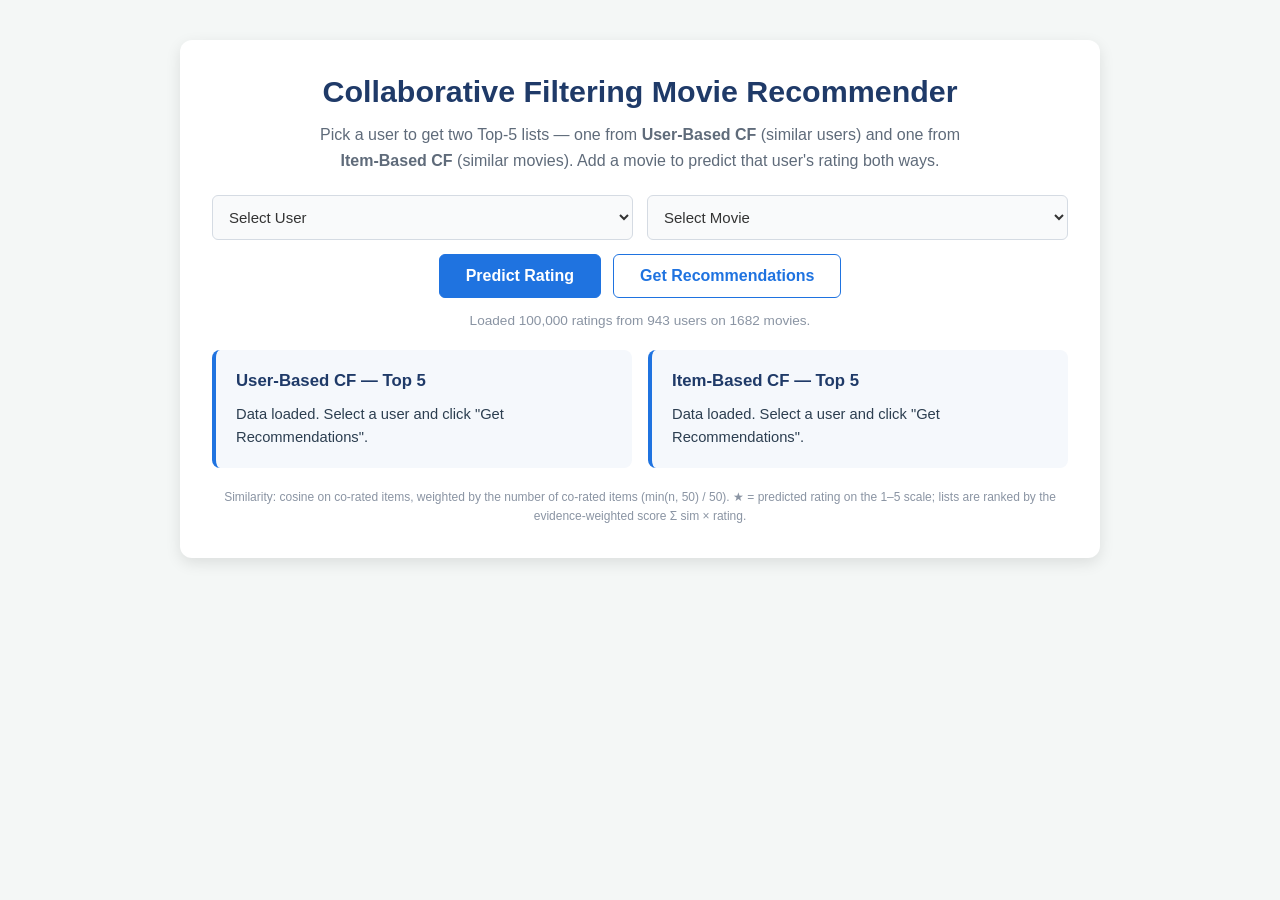
==== week3/index.html @ 0009a2f8 "HW3: user-based and item-based collaborative filtering recommender - data.js: rating matrix (0 = not" ====
<!DOCTYPE html>
<html lang="en">
<head>
    <meta charset="UTF-8">
    <meta name="viewport" content="width=device-width, initial-scale=1.0">
    <title>Collaborative Filtering Movie Recommender</title>
    <link rel="stylesheet" href="style.css">
</head>
<body>
    <div class="container">
        <h1>Collaborative Filtering Movie Recommender</h1>
        <p class="intro">Pick a user to get two Top-5 lists — one from <strong>User-Based CF</strong> (similar users) and one from <strong>Item-Based CF</strong> (similar movies). Add a movie to predict that user's rating both ways.</p>

        <div class="controls">
            <select id="user-select" aria-label="Select user">
                <option value="" disabled selected>Select User</option>
            </select>
            <select id="movie-select" aria-label="Select movie">
                <option value="" disabled selected>Select Movie</option>
            </select>
        </div>
        <div class="buttons">
            <button id="predict-btn" onclick="predictRating()" disabled>Predict Rating</button>
            <button id="recommend-btn" onclick="getRecommendations()" disabled>Get Recommendations</button>
        </div>

        <p id="status" class="status">Loading MovieLens 100K...</p>

        <div id="prediction-result" class="prediction-card" hidden></div>

        <div id="result-box">
            <div class="result-column">
                <h2>User-Based CF — Top 5</h2>
                <div id="user-based-result"><p>Please wait, loading data...</p></div>
            </div>
            <div class="result-column">
                <h2>Item-Based CF — Top 5</h2>
                <div id="item-based-result"><p>Please wait, loading data...</p></div>
            </div>
        </div>

        <p class="footnote">Similarity: cosine on co-rated items, weighted by the number of co-rated items (min(n, 50) / 50). &#9733; = predicted rating on the 1–5 scale; lists are ranked by the evidence-weighted score &Sigma; sim &times; rating.</p>
    </div>

    <script src="data.js"></script>
    <script src="script.js"></script>
</body>
</html>
---- week3/style.css ----
* {
    margin: 0;
    padding: 0;
    box-sizing: border-box;
}

body {
    font-family: 'Helvetica', 'Arial', sans-serif;
    background-color: #f4f7f6;
    color: #333;
    line-height: 1.6;
    padding: 20px;
    display: flex;
    justify-content: center;
    align-items: flex-start;
    min-height: 100vh;
}

.container {
    background-color: white;
    border-radius: 12px;
    box-shadow: 0 5px 15px rgba(0, 0, 0, 0.1);
    padding: 32px;
    width: 100%;
    max-width: 920px;
    margin-top: 20px;
}

h1 {
    text-align: center;
    margin-bottom: 12px;
    color: #1f3a68;
    font-size: 1.9rem;
    line-height: 1.25;
}

.intro {
    text-align: center;
    margin: 0 auto 22px;
    max-width: 640px;
    color: #5f6b7a;
}

/* ---- controls ---------------------------------------------------------- */
.controls {
    display: grid;
    grid-template-columns: 1fr 1fr;
    gap: 14px;
    margin-bottom: 14px;
}

select {
    width: 100%;
    padding: 12px;
    border: 1px solid #d5dbe3;
    border-radius: 6px;
    font-size: 15px;
    background-color: #f9fafb;
    color: #333;
    transition: border-color 0.2s;
}

select:focus {
    border-color: #1f73e0;
    outline: none;
}

.buttons {
    display: flex;
    justify-content: center;
    gap: 12px;
    flex-wrap: wrap;
}

button {
    padding: 12px 26px;
    background-color: #1f73e0;
    color: white;
    border: 1px solid #1f73e0;
    border-radius: 6px;
    font-size: 16px;
    font-weight: bold;
    cursor: pointer;
    transition: background-color 0.2s;
}

button:hover:not(:disabled) {
    background-color: #155bb5;
}

#recommend-btn {
    background-color: white;
    color: #1f73e0;
}

#recommend-btn:hover:not(:disabled) {
    background-color: #eaf2fd;
}

button:disabled {
    opacity: 0.5;
    cursor: wait;
}

.status {
    text-align: center;
    font-size: 0.85rem;
    color: #8a94a3;
    margin: 12px 0 18px;
}

.error {
    color: #c0392b;
}

/* ---- prediction card (mirrors the assignment mock-up) ------------------ */
.prediction-card {
    background: #fff;
    border: 1px solid #e3e8ef;
    border-left: 5px solid #1f73e0;
    border-radius: 8px;
    box-shadow: 0 2px 8px rgba(31, 58, 104, 0.08);
    padding: 18px 20px;
    margin-bottom: 22px;
}

.prediction-title {
    text-align: center;
    font-weight: bold;
    color: #1f3a68;
    margin-bottom: 10px;
}

.prediction-grid {
    display: grid;
    grid-template-columns: 1fr 1fr;
}

.prediction-cell {
    text-align: center;
    padding: 4px 10px;
}

.prediction-cell + .prediction-cell {
    border-left: 1px solid #e3e8ef;
}

.prediction-label {
    font-weight: bold;
    color: #1f3a68;
}

.prediction-value {
    font-size: 2.2rem;
    font-weight: bold;
    color: #1f3a68;
    line-height: 1.2;
}

.prediction-sub {
    color: #5f6b7a;
}

.prediction-evidence {
    font-size: 0.8rem;
    color: #8a94a3;
}

.note {
    text-align: center;
    font-size: 0.85rem;
    color: #5f6b7a;
    margin-top: 10px;
}

/* ---- Top-5 result columns ---------------------------------------------- */
#result-box {
    display: grid;
    grid-template-columns: 1fr 1fr;
    gap: 16px;
}

.result-column {
    background-color: #f5f8fc;
    padding: 18px 20px;
    border-radius: 8px;
    border-left: 4px solid #1f73e0;
}

.result-column h2 {
    font-size: 1.05rem;
    color: #1f3a68;
    margin-bottom: 8px;
}

.result-column p {
    color: #2c3e50;
    font-size: 0.92rem;
}

.rec-intro {
    margin-bottom: 8px;
}

.result-column ol {
    padding-left: 22px;
}

.result-column li {
    margin-bottom: 8px;
}

.rec-title {
    font-weight: bold;
    color: #1f3a68;
}

.rec-score {
    float: right;
    color: #1f73e0;
    font-weight: bold;
    margin-left: 8px;
}

.rec-detail {
    display: block;
    font-size: 0.78rem;
    color: #8a94a3;
}

.timing {
    font-size: 0.75rem;
    color: #8a94a3 !important;
    margin-top: 6px;
    text-align: right;
}

.footnote {
    font-size: 0.75rem;
    color: #8a94a3;
    text-align: center;
    margin-top: 20px;
}

@media (max-width: 640px) {
    .container {
        padding: 20px 16px;
    }

    .controls,
    #result-box,
    .prediction-grid {
        grid-template-columns: 1fr;
    }

    .prediction-cell + .prediction-cell {
        border-left: none;
        border-top: 1px solid #e3e8ef;
        margin-top: 8px;
        padding-top: 8px;
    }
}
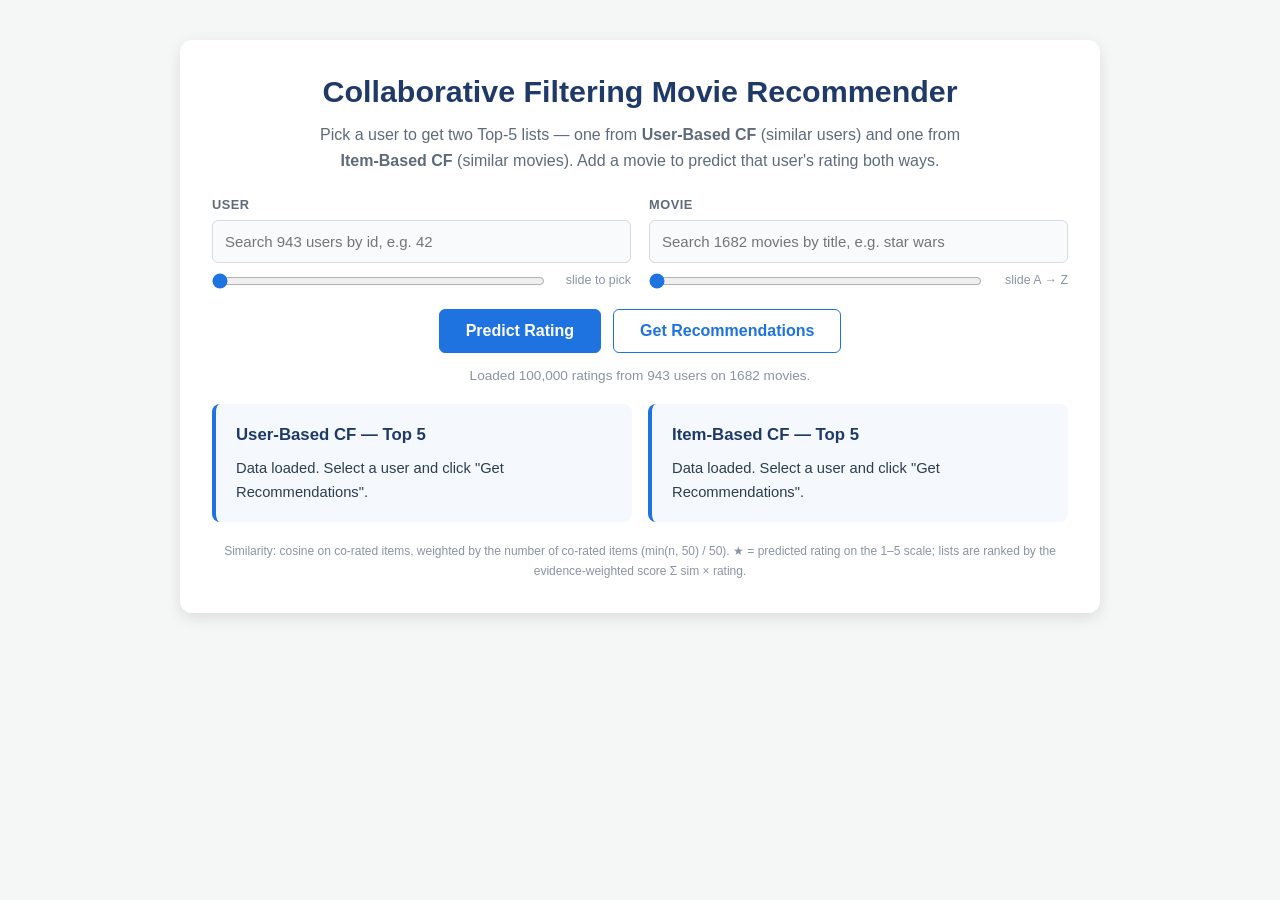
==== commit 88966877: "UI: search box + slider pickers for user and movie; fix Latin-1 titles - each picker: type to search" ====
--- a/week3/index.html
+++ b/week3/index.html
@@ -11,13 +11,39 @@
         <h1>Collaborative Filtering Movie Recommender</h1>
         <p class="intro">Pick a user to get two Top-5 lists — one from <strong>User-Based CF</strong> (similar users) and one from <strong>Item-Based CF</strong> (similar movies). Add a movie to predict that user's rating both ways.</p>
 
+        <!-- Each picker = search box with a scrollable list + a slider.
+             The <select> elements required by the assignment stay in the DOM
+             (visually hidden) and remain the single source of truth that
+             getRecommendations() / predictRating() read from. -->
         <div class="controls">
-            <select id="user-select" aria-label="Select user">
-                <option value="" disabled selected>Select User</option>
-            </select>
-            <select id="movie-select" aria-label="Select movie">
-                <option value="" disabled selected>Select Movie</option>
-            </select>
+            <div class="picker" data-select="user-select" data-noun="user">
+                <label class="picker-label" for="user-select-search">User</label>
+                <div class="combo">
+                    <input type="search" id="user-select-search" class="combo-input" placeholder="Loading users..." autocomplete="off" disabled>
+                    <ul class="combo-list" role="listbox" hidden></ul>
+                </div>
+                <div class="slider-row">
+                    <input type="range" class="picker-slider" aria-label="Slide through users" disabled>
+                    <span class="slider-value"></span>
+                </div>
+                <select id="user-select" class="native-select" aria-hidden="true" tabindex="-1">
+                    <option value="" disabled selected>Select User</option>
+                </select>
+            </div>
+            <div class="picker" data-select="movie-select" data-noun="movie">
+                <label class="picker-label" for="movie-select-search">Movie</label>
+                <div class="combo">
+                    <input type="search" id="movie-select-search" class="combo-input" placeholder="Loading movies..." autocomplete="off" disabled>
+                    <ul class="combo-list" role="listbox" hidden></ul>
+                </div>
+                <div class="slider-row">
+                    <input type="range" class="picker-slider" aria-label="Slide through movies (A to Z)" disabled>
+                    <span class="slider-value"></span>
+                </div>
+                <select id="movie-select" class="native-select" aria-hidden="true" tabindex="-1">
+                    <option value="" disabled selected>Select Movie</option>
+                </select>
+            </div>
         </div>
         <div class="buttons">
             <button id="predict-btn" onclick="predictRating()" disabled>Predict Rating</button>
--- a/week3/style.css
+++ b/week3/style.css
@@ -45,8 +45,8 @@
 .controls {
     display: grid;
     grid-template-columns: 1fr 1fr;
-    gap: 14px;
-    margin-bottom: 14px;
+    gap: 18px;
+    margin-bottom: 18px;
 }
 
 select {
@@ -65,6 +65,137 @@
     outline: none;
 }
 
+/* ---- pickers: search box + scrollable list + slider -------------------- */
+.picker {
+    position: relative;
+    min-width: 0;
+}
+
+.picker-label {
+    display: block;
+    font-size: 0.8rem;
+    font-weight: bold;
+    color: #5f6b7a;
+    text-transform: uppercase;
+    letter-spacing: 0.04em;
+    margin-bottom: 4px;
+}
+
+.combo {
+    position: relative;
+}
+
+.combo-input {
+    width: 100%;
+    padding: 12px;
+    border: 1px solid #d5dbe3;
+    border-radius: 6px;
+    font-size: 15px;
+    font-family: inherit;
+    background-color: #f9fafb;
+    color: #333;
+    transition: border-color 0.2s;
+}
+
+.combo-input:focus {
+    border-color: #1f73e0;
+    background-color: #fff;
+    outline: none;
+}
+
+.combo-list {
+    position: absolute;
+    top: calc(100% + 4px);
+    left: 0;
+    right: 0;
+    z-index: 10;
+    max-height: 280px;
+    overflow-y: auto;
+    list-style: none;
+    background: #fff;
+    border: 1px solid #d5dbe3;
+    border-radius: 6px;
+    box-shadow: 0 8px 20px rgba(31, 58, 104, 0.15);
+    padding: 4px 0;
+}
+
+.combo-list li {
+    padding: 7px 12px;
+    font-size: 0.9rem;
+    cursor: pointer;
+    display: flex;
+    justify-content: space-between;
+    gap: 8px;
+}
+
+.combo-text {
+    min-width: 0;
+}
+
+.combo-list li.active {
+    background: #eaf2fd;
+}
+
+.combo-list li.chosen {
+    font-weight: bold;
+    color: #1f3a68;
+}
+
+.combo-list li.combo-empty {
+    color: #8a94a3;
+    cursor: default;
+}
+
+.combo-list mark {
+    background: #fff1b8;
+    color: inherit;
+    border-radius: 2px;
+}
+
+.combo-badge {
+    flex-shrink: 0;
+    font-size: 0.75rem;
+    color: #11643a;
+    background: #e3f5ea;
+    border-radius: 10px;
+    padding: 1px 7px;
+    align-self: center;
+}
+
+.slider-row {
+    display: flex;
+    align-items: center;
+    gap: 10px;
+    margin-top: 8px;
+}
+
+.picker-slider {
+    flex: 1;
+    min-width: 0;
+    accent-color: #1f73e0;
+    cursor: pointer;
+}
+
+.slider-value {
+    font-size: 0.78rem;
+    color: #8a94a3;
+    white-space: nowrap;
+    min-width: 76px;
+    text-align: right;
+}
+
+/* the assignment's <select>s stay in the DOM as the source of truth */
+.native-select {
+    position: absolute !important;
+    width: 1px !important;
+    height: 1px !important;
+    padding: 0 !important;
+    border: 0 !important;
+    overflow: hidden;
+    clip: rect(0 0 0 0);
+    white-space: nowrap;
+}
+
 .buttons {
     display: flex;
     justify-content: center;
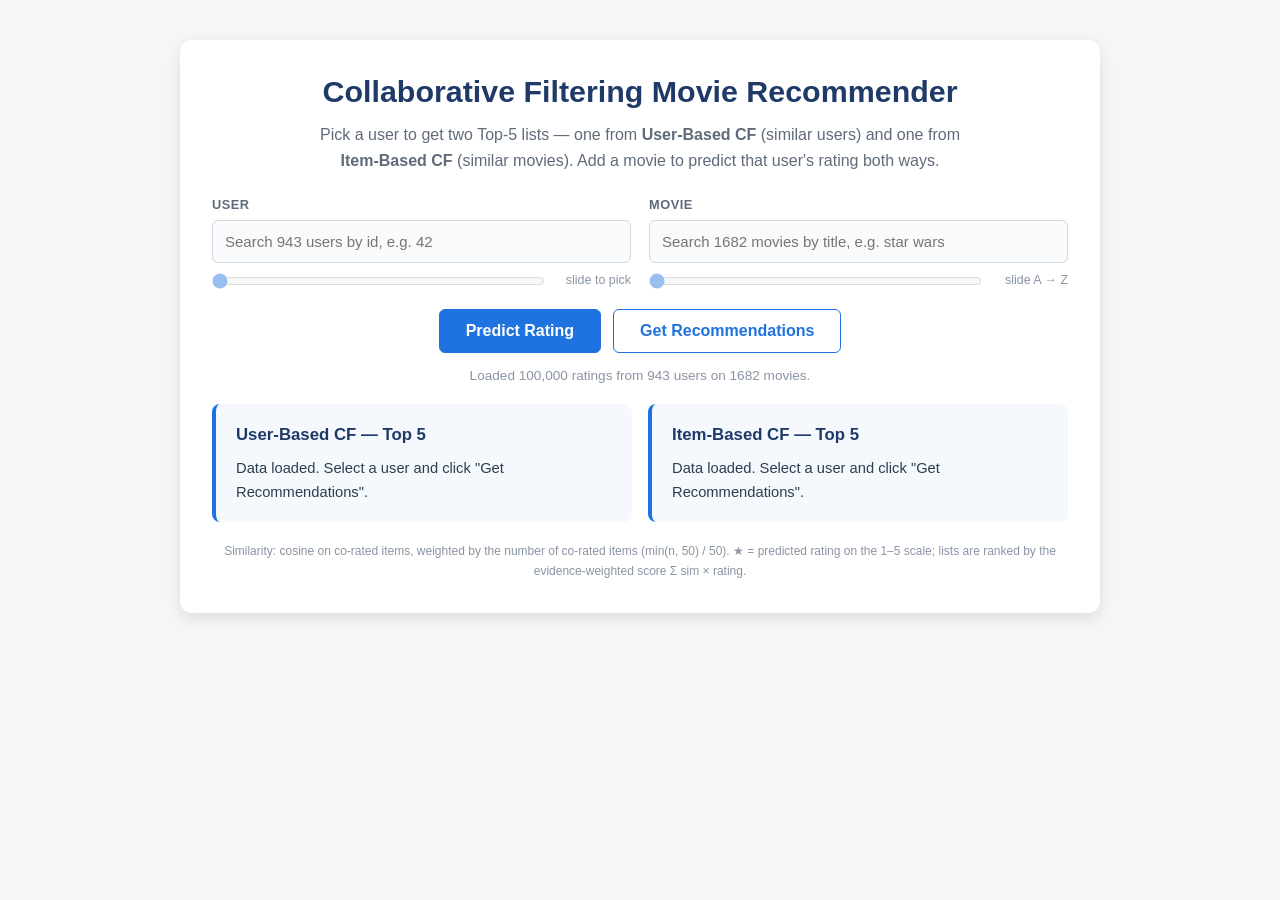
==== commit 3452f19a: "Pickers: x button and emptying the box really clear the selection The browser's built-in search clea" ====
--- a/week3/index.html
+++ b/week3/index.html
@@ -20,10 +20,11 @@
                 <label class="picker-label" for="user-select-search">User</label>
                 <div class="combo">
                     <input type="search" id="user-select-search" class="combo-input" placeholder="Loading users..." autocomplete="off" disabled>
+                    <button type="button" class="combo-clear" aria-label="Clear user selection" title="Clear selection" hidden>&times;</button>
                     <ul class="combo-list" role="listbox" hidden></ul>
                 </div>
                 <div class="slider-row">
-                    <input type="range" class="picker-slider" aria-label="Slide through users" disabled>
+                    <input type="range" class="picker-slider unset" aria-label="Slide through users" disabled>
                     <span class="slider-value"></span>
                 </div>
                 <select id="user-select" class="native-select" aria-hidden="true" tabindex="-1">
@@ -34,10 +35,11 @@
                 <label class="picker-label" for="movie-select-search">Movie</label>
                 <div class="combo">
                     <input type="search" id="movie-select-search" class="combo-input" placeholder="Loading movies..." autocomplete="off" disabled>
+                    <button type="button" class="combo-clear" aria-label="Clear movie selection" title="Clear selection" hidden>&times;</button>
                     <ul class="combo-list" role="listbox" hidden></ul>
                 </div>
                 <div class="slider-row">
-                    <input type="range" class="picker-slider" aria-label="Slide through movies (A to Z)" disabled>
+                    <input type="range" class="picker-slider unset" aria-label="Slide through movies (A to Z)" disabled>
                     <span class="slider-value"></span>
                 </div>
                 <select id="movie-select" class="native-select" aria-hidden="true" tabindex="-1">
--- a/week3/style.css
+++ b/week3/style.css
@@ -95,6 +95,44 @@
     background-color: #f9fafb;
     color: #333;
     transition: border-color 0.2s;
+}
+
+.combo-input {
+    padding-right: 38px; /* room for the clear button */
+}
+
+/* hide the browser's own clear icon: it only erased the text */
+.combo-input::-webkit-search-cancel-button {
+    -webkit-appearance: none;
+    appearance: none;
+    display: none;
+}
+
+.combo-clear {
+    position: absolute;
+    top: 50%;
+    right: 6px;
+    transform: translateY(-50%);
+    width: 28px;
+    height: 28px;
+    padding: 0;
+    border: none;
+    border-radius: 50%;
+    background: transparent;
+    color: #8a94a3;
+    font-size: 20px;
+    font-weight: normal;
+    line-height: 28px;
+    text-align: center;
+}
+
+.combo-clear:hover:not(:disabled) {
+    background: #eef1f5;
+    color: #1f3a68;
+}
+
+.combo-clear[hidden] {
+    display: none;
 }
 
 .combo-input:focus {
@@ -169,6 +207,10 @@
     margin-top: 8px;
 }
 
+.picker-slider.unset {
+    opacity: 0.45;
+}
+
 .picker-slider {
     flex: 1;
     min-width: 0;
